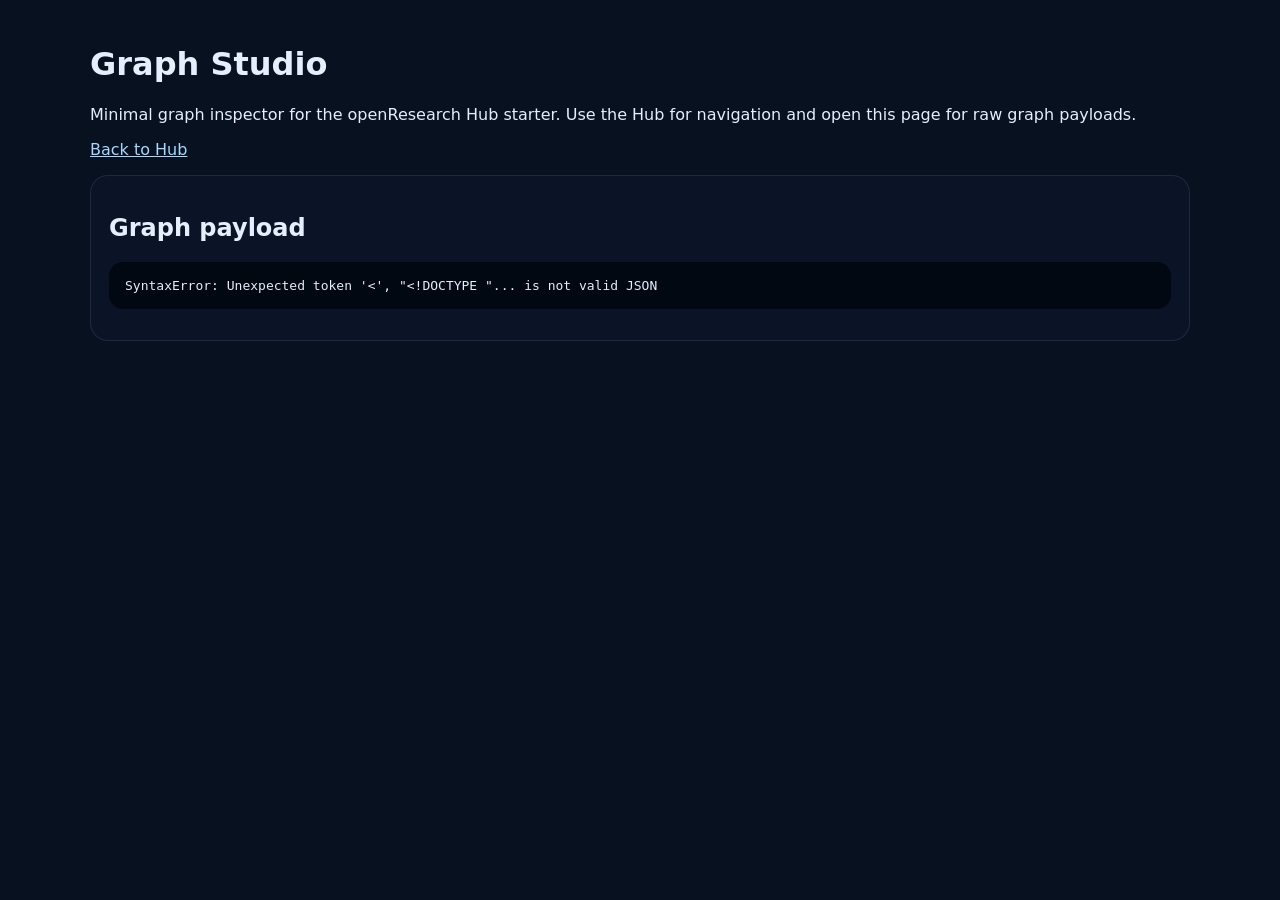
==== apps/graph-studio/index.html @ 086db65e "first commit" ====
<!doctype html>
<html lang="en">
<head>
  <meta charset="utf-8">
  <meta name="viewport" content="width=device-width, initial-scale=1">
  <title>Graph Studio</title>
  <style>
    body { margin:0; font-family: Inter, system-ui, sans-serif; background:#08111f; color:#e5eefc; }
    .wrap { max-width: 1100px; margin: 0 auto; padding: 24px; }
    .card { background: rgba(12,23,41,.78); border:1px solid rgba(148,163,184,.14); border-radius: 18px; padding: 18px; }
    pre { white-space: pre-wrap; background:#020812; border-radius: 14px; padding:16px; overflow:auto; }
    a { color:#a5d8ff; }
  </style>
</head>
<body>
  <div class="wrap">
    <h1>Graph Studio</h1>
    <p>Minimal graph inspector for the openResearch Hub starter. Use the Hub for navigation and open this page for raw graph payloads.</p>
    <p><a href="/">Back to Hub</a></p>
    <div class="card">
      <h2>Graph payload</h2>
      <pre id="out">Loading…</pre>
    </div>
  </div>
  <script>
    fetch('/api/graph').then(r => r.json()).then(data => {
      document.getElementById('out').textContent = JSON.stringify(data, null, 2);
    }).catch(err => {
      document.getElementById('out').textContent = String(err);
    });
  </script>
</body>
</html>
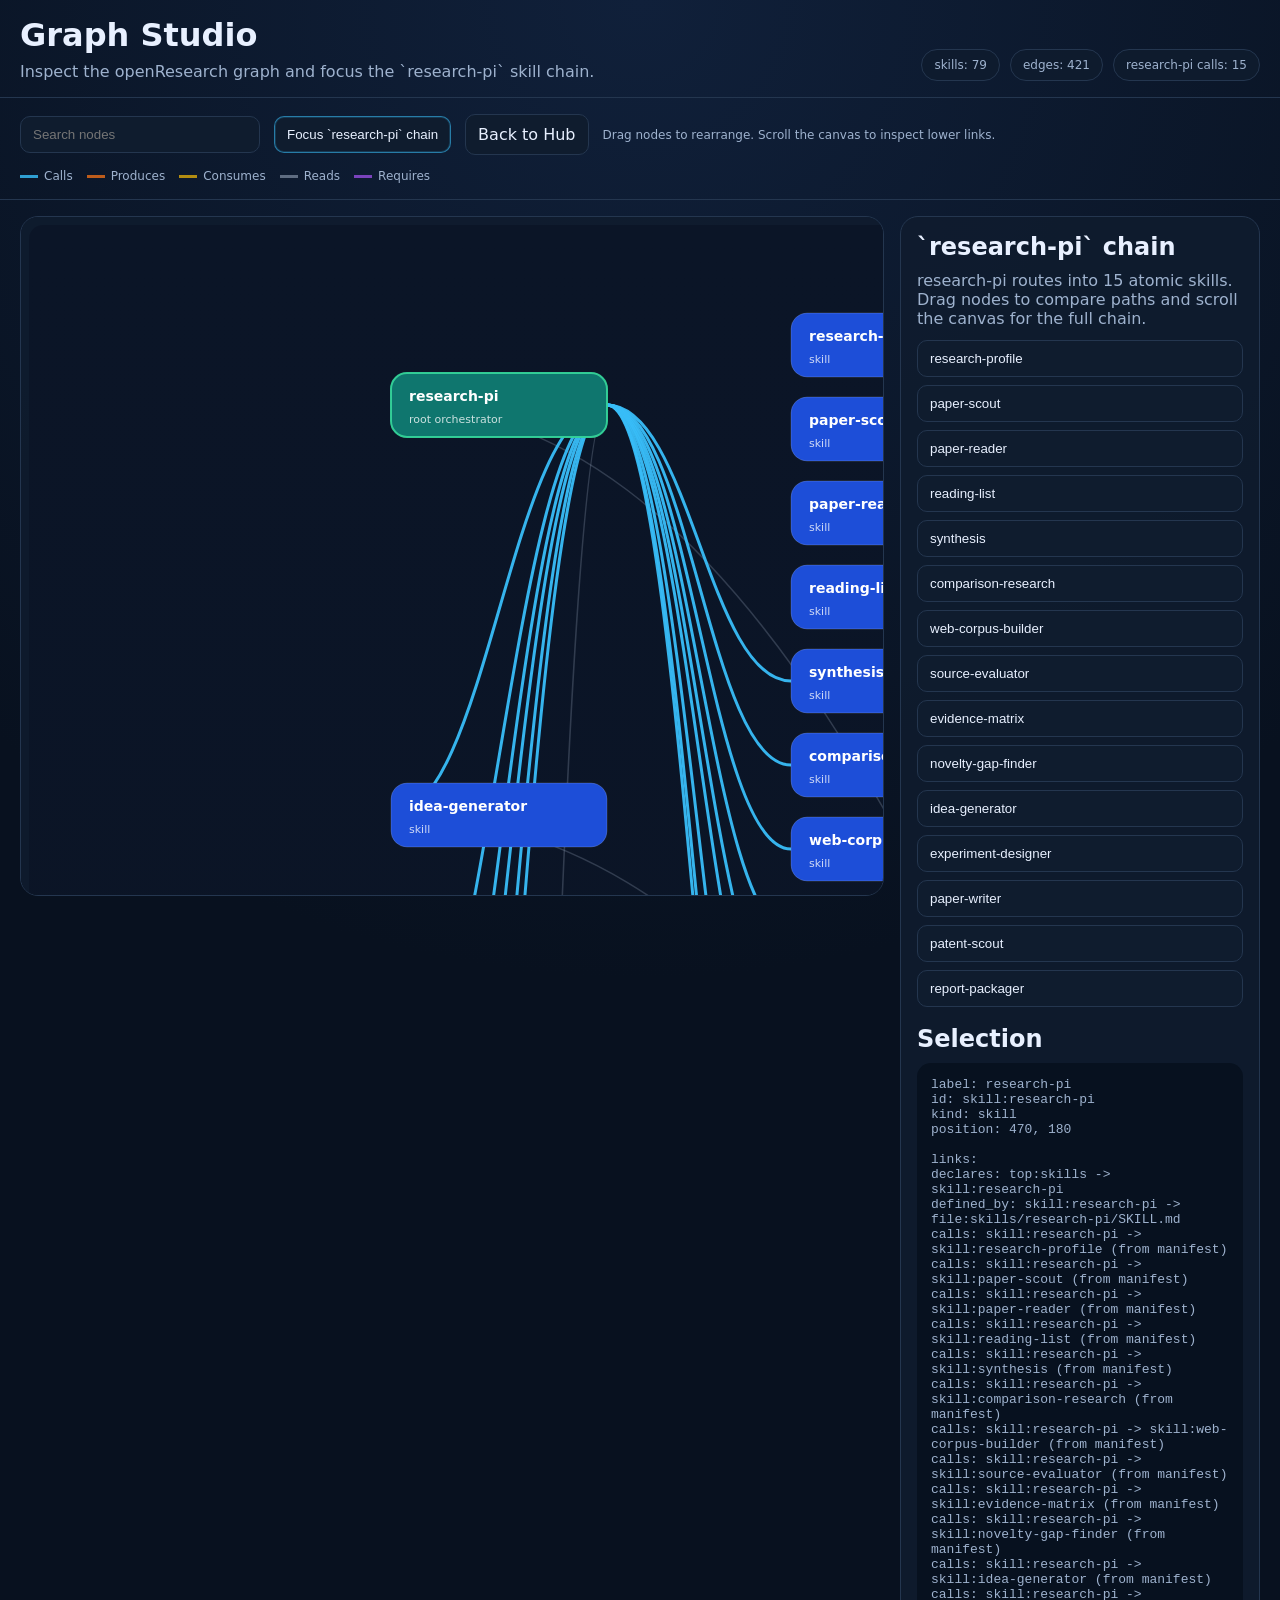
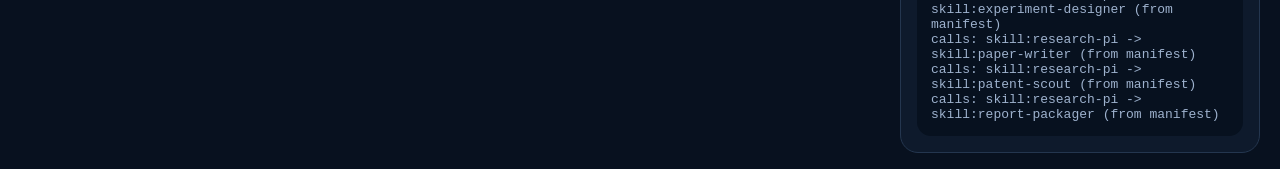
==== commit 64cb241a: "new edit" ====
--- a/apps/graph-studio/index.html
+++ b/apps/graph-studio/index.html
@@ -4,30 +4,49 @@
   <meta charset="utf-8">
   <meta name="viewport" content="width=device-width, initial-scale=1">
   <title>Graph Studio</title>
-  <style>
-    body { margin:0; font-family: Inter, system-ui, sans-serif; background:#08111f; color:#e5eefc; }
-    .wrap { max-width: 1100px; margin: 0 auto; padding: 24px; }
-    .card { background: rgba(12,23,41,.78); border:1px solid rgba(148,163,184,.14); border-radius: 18px; padding: 18px; }
-    pre { white-space: pre-wrap; background:#020812; border-radius: 14px; padding:16px; overflow:auto; }
-    a { color:#a5d8ff; }
-  </style>
+  <link rel="stylesheet" href="styles.css">
 </head>
 <body>
-  <div class="wrap">
-    <h1>Graph Studio</h1>
-    <p>Minimal graph inspector for the openResearch Hub starter. Use the Hub for navigation and open this page for raw graph payloads.</p>
-    <p><a href="/">Back to Hub</a></p>
-    <div class="card">
-      <h2>Graph payload</h2>
-      <pre id="out">Loading…</pre>
+  <header>
+    <div>
+      <h1>Graph Studio</h1>
+      <p>Inspect the openResearch graph and focus the `research-pi` skill chain.</p>
     </div>
-  </div>
-  <script>
-    fetch('/api/graph').then(r => r.json()).then(data => {
-      document.getElementById('out').textContent = JSON.stringify(data, null, 2);
-    }).catch(err => {
-      document.getElementById('out').textContent = String(err);
-    });
-  </script>
+    <div id="metrics" class="metrics" aria-label="Graph metrics"></div>
+  </header>
+
+  <section class="toolbar">
+    <input id="search" type="search" placeholder="Search nodes">
+    <button id="focus-chain" type="button" class="toolbar-button is-active">Focus `research-pi` chain</button>
+    <a class="toolbar-link" href="/">Back to Hub</a>
+    <span class="canvas-hint">Drag nodes to rearrange. Scroll the canvas to inspect lower links.</span>
+    <div class="legend" aria-label="Edge legend">
+      <span><i class="legend-line calls"></i>Calls</span>
+      <span><i class="legend-line produces"></i>Produces</span>
+      <span><i class="legend-line consumes"></i>Consumes</span>
+      <span><i class="legend-line reads"></i>Reads</span>
+      <span><i class="legend-line requires"></i>Requires</span>
+    </div>
+  </section>
+
+  <main>
+    <section class="canvas-wrap">
+      <svg id="canvas" viewBox="0 0 1600 1200" role="img" aria-label="Graph visualization"></svg>
+    </section>
+    <aside>
+      <section class="panel-section">
+        <h2>`research-pi` chain</h2>
+        <div id="chain-summary" class="muted">Loading chain...</div>
+        <div id="chain-list" class="chain-list"></div>
+      </section>
+      <section class="panel-section">
+        <h2>Selection</h2>
+        <pre id="selection">Select a node to inspect its links.</pre>
+      </section>
+    </aside>
+  </main>
+
+  <script src="graph.data.js"></script>
+  <script src="app.js"></script>
 </body>
 </html>
--- a/apps/graph-studio/styles.css
+++ b/apps/graph-studio/styles.css
@@ -0,0 +1,297 @@
+:root {
+  color-scheme: dark;
+  --bg: #08111f;
+  --panel: #0f1c2e;
+  --panel-strong: #13243b;
+  --muted: #9eb2ce;
+  --line: #24364f;
+  --text: #e8f0ff;
+  --accent: #38bdf8;
+  --focus: #34d399;
+}
+
+* {
+  box-sizing: border-box;
+}
+
+body {
+  margin: 0;
+  font-family: "Segoe UI", system-ui, sans-serif;
+  background: radial-gradient(circle at top, #10203a 0%, var(--bg) 52%);
+  color: var(--text);
+}
+
+header,
+.toolbar,
+main {
+  padding: 16px 20px;
+}
+
+header {
+  display: flex;
+  justify-content: space-between;
+  align-items: end;
+  gap: 24px;
+  border-bottom: 1px solid var(--line);
+}
+
+header h1 {
+  margin: 0 0 8px;
+}
+
+header p {
+  margin: 0;
+  color: var(--muted);
+  max-width: 680px;
+}
+
+.metrics {
+  display: flex;
+  gap: 10px;
+  flex-wrap: wrap;
+  justify-content: end;
+}
+
+.metric {
+  background: rgba(15, 28, 46, 0.84);
+  border: 1px solid var(--line);
+  border-radius: 999px;
+  padding: 8px 12px;
+  font-size: 12px;
+  color: var(--muted);
+}
+
+.toolbar {
+  display: flex;
+  gap: 14px;
+  align-items: center;
+  flex-wrap: wrap;
+  border-bottom: 1px solid var(--line);
+}
+
+input[type="search"] {
+  min-width: 240px;
+  padding: 10px 12px;
+  border-radius: 10px;
+  border: 1px solid var(--line);
+  background: var(--panel);
+  color: var(--text);
+}
+
+.toolbar-button,
+.toolbar-link,
+.chain-item {
+  border-radius: 10px;
+  border: 1px solid var(--line);
+  background: var(--panel);
+  color: var(--text);
+  text-decoration: none;
+}
+
+.toolbar-button,
+.chain-item {
+  padding: 10px 12px;
+  cursor: pointer;
+}
+
+.toolbar-button.is-active {
+  border-color: rgba(56, 189, 248, 0.6);
+  box-shadow: inset 0 0 0 1px rgba(56, 189, 248, 0.18);
+}
+
+.toolbar-link {
+  padding: 10px 12px;
+}
+
+.canvas-hint {
+  color: var(--muted);
+  font-size: 12px;
+}
+
+.legend {
+  display: flex;
+  gap: 14px;
+  flex-wrap: wrap;
+  color: var(--muted);
+  font-size: 12px;
+}
+
+.legend span {
+  display: inline-flex;
+  align-items: center;
+  gap: 6px;
+}
+
+.legend-line {
+  display: inline-block;
+  width: 18px;
+  height: 0;
+  border-top: 3px solid rgba(148, 163, 184, 0.4);
+}
+
+.legend-line.calls {
+  border-color: rgba(56, 189, 248, 0.82);
+}
+
+.legend-line.produces {
+  border-color: rgba(249, 115, 22, 0.75);
+}
+
+.legend-line.consumes {
+  border-color: rgba(234, 179, 8, 0.75);
+}
+
+.legend-line.reads {
+  border-color: rgba(148, 163, 184, 0.6);
+}
+
+.legend-line.requires {
+  border-color: rgba(168, 85, 247, 0.7);
+}
+
+main {
+  display: grid;
+  grid-template-columns: minmax(0, 1fr) 360px;
+  gap: 16px;
+  min-height: calc(100vh - 156px);
+}
+
+.canvas-wrap,
+aside {
+  background: rgba(15, 28, 46, 0.88);
+  border: 1px solid var(--line);
+  border-radius: 18px;
+  overflow: hidden;
+}
+
+.canvas-wrap {
+  padding: 8px;
+  overflow: auto;
+  max-height: calc(100vh - 220px);
+}
+
+aside {
+  padding: 16px;
+}
+
+.panel-section + .panel-section {
+  margin-top: 18px;
+}
+
+.panel-section h2 {
+  margin: 0 0 10px;
+}
+
+.muted {
+  color: var(--muted);
+}
+
+.chain-list {
+  display: grid;
+  gap: 8px;
+  margin-top: 12px;
+}
+
+.chain-item {
+  text-align: left;
+}
+
+#selection {
+  margin: 0;
+  white-space: pre-wrap;
+  background: #07111f;
+  border-radius: 14px;
+  padding: 14px;
+  color: var(--muted);
+  min-height: 220px;
+}
+
+svg {
+  display: block;
+  min-width: 100%;
+  min-height: 920px;
+  background: linear-gradient(180deg, #0b1527 0%, #0a1220 100%);
+  border-radius: 14px;
+}
+
+.node rect {
+  rx: 16;
+  ry: 16;
+  stroke: rgba(255, 255, 255, 0.16);
+  stroke-width: 1;
+}
+
+.node text.title {
+  font-size: 14px;
+  font-weight: 700;
+  fill: white;
+}
+
+.node text.kind {
+  font-size: 11px;
+  fill: rgba(255, 255, 255, 0.78);
+}
+
+.node.selected rect {
+  stroke: #f8fafc;
+  stroke-width: 2;
+}
+
+.node.research-pi rect {
+  stroke: rgba(52, 211, 153, 0.95);
+  stroke-width: 2;
+}
+
+.node.dragging rect {
+  stroke: rgba(56, 189, 248, 0.95);
+  stroke-width: 2;
+  filter: drop-shadow(0 0 10px rgba(56, 189, 248, 0.32));
+}
+
+.edge {
+  fill: none;
+  stroke: rgba(148, 163, 184, 0.28);
+  stroke-width: 1.5;
+}
+
+.edge.calls {
+  stroke: rgba(56, 189, 248, 0.52);
+}
+
+.edge.calls.focus {
+  stroke: rgba(56, 189, 248, 0.95);
+  stroke-width: 3;
+}
+
+.edge.active {
+  stroke-opacity: 1;
+}
+
+.edge.produces {
+  stroke: rgba(249, 115, 22, 0.7);
+}
+
+.edge.consumes {
+  stroke: rgba(234, 179, 8, 0.72);
+}
+
+.edge.reads,
+.edge.reads_context {
+  stroke: rgba(148, 163, 184, 0.55);
+  stroke-dasharray: 5 6;
+}
+
+.edge.requires {
+  stroke: rgba(168, 85, 247, 0.7);
+  stroke-dasharray: 8 6;
+}
+
+@media (max-width: 980px) {
+  main {
+    grid-template-columns: 1fr;
+  }
+
+  svg {
+    min-height: 700px;
+  }
+}
